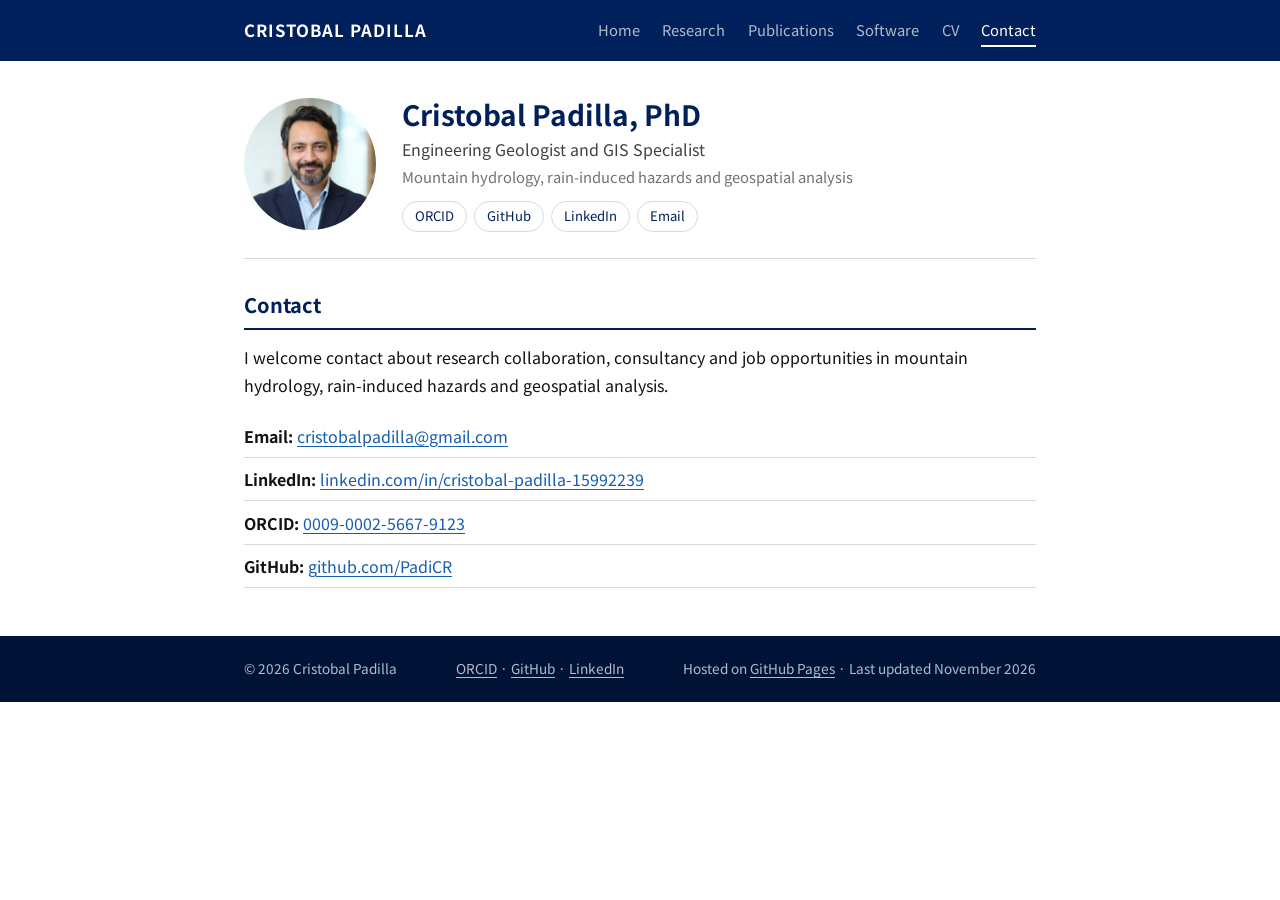
==== contact.html @ bb8ce1a0 "update Nov  9 2026" ====
<!doctype html>
<html lang="en">
<head>
<meta charset="utf-8">
<meta name="viewport" content="width=device-width, initial-scale=1">
<title>Contact | Cristobal Padilla</title>
<meta name="description" content="Cristobal Padilla, PhD. Engineering geologist and GIS specialist working on mountain hydrology, rain-induced hazards (landslides, debris flows, sediment) and geospatial tools for disaster risk reduction.">
<link rel="preconnect" href="https://fonts.googleapis.com">
<link rel="preconnect" href="https://fonts.gstatic.com" crossorigin>
<link href="https://fonts.googleapis.com/css2?family=Noto+Sans+JP:wght@400;700&display=swap" rel="stylesheet">
<link rel="stylesheet" href="style.css">
</head>
<body>
<header class="topbar"><div class="wrap"><a class="site-name" href="index.html">CRISTOBAL PADILLA</a><nav aria-label="Site"><a href="index.html">Home</a><a href="research.html">Research</a><a href="publications.html">Publications</a><a href="software.html">Software</a><a href="cv.html">CV</a><a href="contact.html" class="active">Contact</a></nav></div></header>
<main class="wrap">
<section class="profile"><div class="avatar"><img src="img/profile.jpg" alt="Portrait of Cristobal Padilla" onerror="this.remove()"><span aria-hidden="true">CP</span></div><div><h1>Cristobal Padilla, PhD</h1><p class="role">Engineering Geologist and GIS Specialist</p><p class="affil">Mountain hydrology, rain-induced hazards and geospatial analysis</p><div class="links"><a href="https://orcid.org/0009-0002-5667-9123">ORCID</a><a href="https://github.com/PadiCR">GitHub</a><a href="https://www.linkedin.com/in/cristobal-padilla-15992239/">LinkedIn</a><a href="mailto:cristobalpadilla@gmail.com">Email</a></div></div></section>
<section>
<h2>Contact</h2>
<p>I welcome contact about research collaboration, consultancy and job opportunities in mountain hydrology, rain-induced hazards and geospatial analysis.</p>
<ul class="plain">
<li><strong>Email:</strong> <a href="mailto:cristobalpadilla@gmail.com">cristobalpadilla@gmail.com</a></li>
<li><strong>LinkedIn:</strong> <a href="https://www.linkedin.com/in/cristobal-padilla-15992239/">linkedin.com/in/cristobal-padilla-15992239</a></li>
<li><strong>ORCID:</strong> <a href="https://orcid.org/0009-0002-5667-9123">0009-0002-5667-9123</a></li>
<li><strong>GitHub:</strong> <a href="https://github.com/PadiCR">github.com/PadiCR</a></li>
</ul>
</section>
</main>
<footer><div class="wrap"><span>&copy; 2026 Cristobal Padilla</span><span><a href="https://orcid.org/0009-0002-5667-9123">ORCID</a> &middot; <a href="https://github.com/PadiCR">GitHub</a> &middot; <a href="https://www.linkedin.com/in/cristobal-padilla-15992239/">LinkedIn</a></span><span>Hosted on <a href="https://pages.github.com/">GitHub Pages</a> &middot; Last updated November 2026</span></div></footer>
</body>
</html>
---- style.css ----
:root{--navy:#00205b;--navy-dk:#001337;--pale:#b2bbcd;--ink:#101214;--muted:#3f4145;--soft:#6e7175;--link:#165eb1;--line:#d5dae4;--chip:#f0f1f2;--slate:#596e94;}
*{box-sizing:border-box;}
html{-webkit-text-size-adjust:100%;}
body{margin:0;background:#fff;color:var(--ink);font:16px/1.75 "Noto Sans JP","Segoe UI",Roboto,Helvetica,Arial,sans-serif;}
a{color:var(--link);text-underline-offset:3px;}
a:hover{text-decoration-thickness:2px;}
.topbar{background:var(--navy);color:var(--pale);}
.topbar .wrap{display:flex;flex-wrap:wrap;align-items:center;justify-content:space-between;gap:.4rem 1.5rem;padding:.9rem 1.25rem;}
.site-name{color:#fff;font-weight:700;letter-spacing:.06em;text-decoration:none;font-size:1.05rem;}
.site-name:hover{text-decoration:none;opacity:.9;}
nav{display:flex;flex-wrap:wrap;gap:.2rem 1.4rem;font-size:.92rem;}
nav a{color:var(--pale);text-decoration:none;padding:.15rem 0;border-bottom:2px solid transparent;}
nav a:hover{color:#fff;}
nav a.active{color:#fff;border-bottom-color:#fff;}
.wrap{max-width:52rem;margin:0 auto;}
main.wrap{padding:2.2rem 1.25rem 3rem;}
.profile{display:flex;gap:1.6rem;align-items:center;padding-bottom:1.6rem;border-bottom:1px solid var(--line);margin-bottom:1.8rem;}
.avatar{flex:0 0 132px;width:132px;height:132px;border-radius:50%;overflow:hidden;background:var(--navy);color:#fff;display:flex;align-items:center;justify-content:center;font-size:2.6rem;font-weight:700;letter-spacing:.04em;}
.avatar img{width:100%;height:100%;object-fit:cover;display:block;}
.avatar img ~ span{display:none;}
.profile h1{margin:0;font-size:1.75rem;line-height:1.25;color:var(--navy);}
.profile .role{margin:.2rem 0 0;color:var(--muted);font-size:1rem;}
.profile .affil{margin:.1rem 0 .7rem;color:var(--soft);font-size:.92rem;}
.links{display:flex;flex-wrap:wrap;gap:.45rem;}
.links a{font-size:.82rem;text-decoration:none;color:var(--navy);border:1px solid var(--line);border-radius:999px;padding:.18rem .75rem;background:#fff;}
.links a:hover{background:var(--navy);color:#fff;border-color:var(--navy);}
h2{color:var(--navy);font-size:1.25rem;margin:2.2rem 0 .8rem;padding-bottom:.35rem;border-bottom:2px solid var(--navy);}
h2:first-child{margin-top:0;}
h3{font-size:1.08rem;margin:0 0 .35rem;color:var(--ink);}
p{margin:0 0 1rem;}
.tags{display:flex;flex-wrap:wrap;gap:.4rem;margin:.4rem 0 1rem;}
.tags span{font-size:.8rem;background:var(--chip);border:1px solid var(--line);color:var(--navy);border-radius:4px;padding:.1rem .55rem;}
.news{list-style:none;padding:0;margin:0;}
.news li{display:grid;grid-template-columns:5.2rem 6.2rem 1fr;gap:.6rem;padding:.55rem 0;border-bottom:1px solid var(--line);align-items:baseline;}
.news .date{color:var(--soft);font-size:.88rem;font-variant-numeric:tabular-nums;}
.badge{display:inline-block;font-size:.72rem;font-weight:700;letter-spacing:.05em;text-transform:uppercase;color:#fff;background:var(--slate);border-radius:3px;padding:.05rem .45rem;text-align:center;}
.news .badge{justify-self:start;}
.badge.paper{background:var(--navy);}
.badge.software{background:var(--link);}
.plain{list-style:none;padding:0;margin:0;}
.plain li{padding:.45rem 0;border-bottom:1px solid var(--line);}
.topic{padding:1.2rem 0;border-bottom:1px solid var(--line);}
.topic .num{color:var(--slate);font-size:.78rem;font-weight:700;letter-spacing:.12em;text-transform:uppercase;}
.rep{font-size:.9rem;color:var(--muted);}
ol.pubs{list-style:none;padding:0;margin:0;counter-reset:pub;}
ol.pubs li{counter-increment:pub;display:grid;grid-template-columns:2.4rem 1fr;gap:.4rem;padding:.7rem 0;border-bottom:1px solid var(--line);}
ol.pubs li::before{content:counter(pub,decimal-leading-zero);color:var(--slate);font-weight:700;font-size:.9rem;}
.entry{padding:.65rem 0;border-bottom:1px solid var(--line);}
.entry .when{color:var(--soft);font-size:.88rem;}
.entry .what{font-weight:700;}
.entry .where{color:var(--muted);}
.card{padding:1.1rem 0;border-bottom:1px solid var(--line);}
.note{color:var(--soft);font-size:.9rem;}
footer{background:var(--navy-dk);color:var(--pale);font-size:.85rem;}
footer .wrap{padding:1.3rem 1.25rem;display:flex;flex-wrap:wrap;gap:.3rem 1.4rem;justify-content:space-between;}
footer a{color:var(--pale);}
@media (max-width:600px){.profile{flex-direction:column;align-items:flex-start;}.avatar{width:104px;height:104px;flex-basis:104px;font-size:2rem;}.news li{grid-template-columns:1fr;gap:.15rem;}.profile h1{font-size:1.5rem;}}
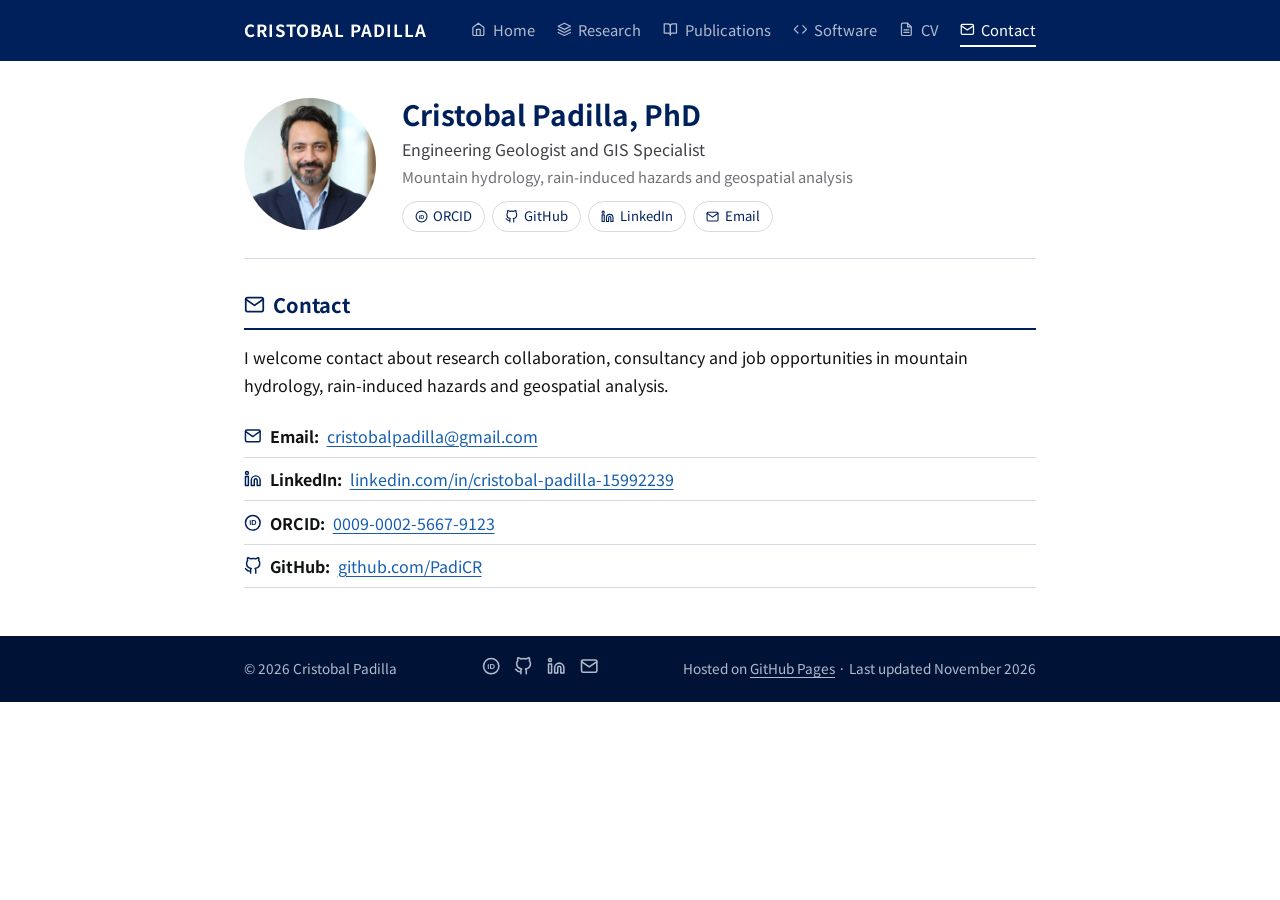
==== commit d5a8f3da: "update November 9" ====
--- a/contact.html
+++ b/contact.html
@@ -11,20 +11,20 @@
 <link rel="stylesheet" href="style.css">
 </head>
 <body>
-<header class="topbar"><div class="wrap"><a class="site-name" href="index.html">CRISTOBAL PADILLA</a><nav aria-label="Site"><a href="index.html">Home</a><a href="research.html">Research</a><a href="publications.html">Publications</a><a href="software.html">Software</a><a href="cv.html">CV</a><a href="contact.html" class="active">Contact</a></nav></div></header>
+<header class="topbar"><div class="wrap"><a class="site-name" href="index.html">CRISTOBAL PADILLA</a><nav aria-label="Site"><a href="index.html"><svg class="ic" viewBox="0 0 24 24" width="1em" height="1em" fill="none" stroke="currentColor" stroke-width="2" stroke-linecap="round" stroke-linejoin="round" aria-hidden="true"><path d="M3 9l9-7 9 7v11a2 2 0 0 1-2 2H5a2 2 0 0 1-2-2z"/><polyline points="9 22 9 12 15 12 15 22"/></svg>Home</a><a href="research.html"><svg class="ic" viewBox="0 0 24 24" width="1em" height="1em" fill="none" stroke="currentColor" stroke-width="2" stroke-linecap="round" stroke-linejoin="round" aria-hidden="true"><polygon points="12 2 2 7 12 12 22 7 12 2"/><polyline points="2 17 12 22 22 17"/><polyline points="2 12 12 17 22 12"/></svg>Research</a><a href="publications.html"><svg class="ic" viewBox="0 0 24 24" width="1em" height="1em" fill="none" stroke="currentColor" stroke-width="2" stroke-linecap="round" stroke-linejoin="round" aria-hidden="true"><path d="M2 3h6a4 4 0 0 1 4 4v14a3 3 0 0 0-3-3H2z"/><path d="M22 3h-6a4 4 0 0 0-4 4v14a3 3 0 0 1 3-3h7z"/></svg>Publications</a><a href="software.html"><svg class="ic" viewBox="0 0 24 24" width="1em" height="1em" fill="none" stroke="currentColor" stroke-width="2" stroke-linecap="round" stroke-linejoin="round" aria-hidden="true"><polyline points="16 18 22 12 16 6"/><polyline points="8 6 2 12 8 18"/></svg>Software</a><a href="cv.html"><svg class="ic" viewBox="0 0 24 24" width="1em" height="1em" fill="none" stroke="currentColor" stroke-width="2" stroke-linecap="round" stroke-linejoin="round" aria-hidden="true"><path d="M14 2H6a2 2 0 0 0-2 2v16a2 2 0 0 0 2 2h12a2 2 0 0 0 2-2V8z"/><polyline points="14 2 14 8 20 8"/><line x1="16" y1="13" x2="8" y2="13"/><line x1="16" y1="17" x2="8" y2="17"/></svg>CV</a><a href="contact.html" class="active"><svg class="ic" viewBox="0 0 24 24" width="1em" height="1em" fill="none" stroke="currentColor" stroke-width="2" stroke-linecap="round" stroke-linejoin="round" aria-hidden="true"><path d="M4 4h16c1.1 0 2 .9 2 2v12c0 1.1-.9 2-2 2H4c-1.1 0-2-.9-2-2V6c0-1.1.9-2 2-2z"/><polyline points="22,6 12,13 2,6"/></svg>Contact</a></nav></div></header>
 <main class="wrap">
-<section class="profile"><div class="avatar"><img src="img/profile.jpg" alt="Portrait of Cristobal Padilla" onerror="this.remove()"><span aria-hidden="true">CP</span></div><div><h1>Cristobal Padilla, PhD</h1><p class="role">Engineering Geologist and GIS Specialist</p><p class="affil">Mountain hydrology, rain-induced hazards and geospatial analysis</p><div class="links"><a href="https://orcid.org/0009-0002-5667-9123">ORCID</a><a href="https://github.com/PadiCR">GitHub</a><a href="https://www.linkedin.com/in/cristobal-padilla-15992239/">LinkedIn</a><a href="mailto:cristobalpadilla@gmail.com">Email</a></div></div></section>
+<section class="profile"><div class="avatar"><img src="img/profile.jpg" alt="Portrait of Cristobal Padilla" onerror="this.remove()"><span aria-hidden="true">CP</span></div><div><h1>Cristobal Padilla, PhD</h1><p class="role">Engineering Geologist and GIS Specialist</p><p class="affil">Mountain hydrology, rain-induced hazards and geospatial analysis</p><div class="links"><a href="https://orcid.org/0009-0002-5667-9123"><svg class="ic" viewBox="0 0 24 24" width="1em" height="1em" fill="none" stroke="currentColor" stroke-width="2" stroke-linecap="round" stroke-linejoin="round" aria-hidden="true"><circle cx="12" cy="12" r="10"/><text x="12" y="15.6" text-anchor="middle" font-size="10" font-weight="700" font-family="Arial,sans-serif" fill="currentColor" stroke="none">iD</text></svg>ORCID</a><a href="https://github.com/PadiCR"><svg class="ic" viewBox="0 0 24 24" width="1em" height="1em" fill="none" stroke="currentColor" stroke-width="2" stroke-linecap="round" stroke-linejoin="round" aria-hidden="true"><path d="M9 19c-5 1.5-5-2.5-7-3m14 6v-3.87a3.37 3.37 0 0 0-.94-2.61c3.14-.35 6.44-1.54 6.44-7A5.44 5.44 0 0 0 20 4.77 5.07 5.07 0 0 0 19.91 1S18.73.65 16 2.48a13.38 13.38 0 0 0-7 0C6.27.65 5.09 1 5.09 1A5.07 5.07 0 0 0 5 4.77a5.44 5.44 0 0 0-1.5 3.78c0 5.42 3.3 6.61 6.44 7A3.37 3.37 0 0 0 9 18.13V22"/></svg>GitHub</a><a href="https://www.linkedin.com/in/cristobal-padilla-15992239/"><svg class="ic" viewBox="0 0 24 24" width="1em" height="1em" fill="none" stroke="currentColor" stroke-width="2" stroke-linecap="round" stroke-linejoin="round" aria-hidden="true"><path d="M16 8a6 6 0 0 1 6 6v7h-4v-7a2 2 0 0 0-2-2 2 2 0 0 0-2 2v7h-4v-7a6 6 0 0 1 6-6z"/><rect x="2" y="9" width="4" height="12"/><circle cx="4" cy="4" r="2"/></svg>LinkedIn</a><a href="mailto:cristobalpadilla@gmail.com"><svg class="ic" viewBox="0 0 24 24" width="1em" height="1em" fill="none" stroke="currentColor" stroke-width="2" stroke-linecap="round" stroke-linejoin="round" aria-hidden="true"><path d="M4 4h16c1.1 0 2 .9 2 2v12c0 1.1-.9 2-2 2H4c-1.1 0-2-.9-2-2V6c0-1.1.9-2 2-2z"/><polyline points="22,6 12,13 2,6"/></svg>Email</a></div></div></section>
 <section>
-<h2>Contact</h2>
+<h2><svg class="ic" viewBox="0 0 24 24" width="1em" height="1em" fill="none" stroke="currentColor" stroke-width="2" stroke-linecap="round" stroke-linejoin="round" aria-hidden="true"><path d="M4 4h16c1.1 0 2 .9 2 2v12c0 1.1-.9 2-2 2H4c-1.1 0-2-.9-2-2V6c0-1.1.9-2 2-2z"/><polyline points="22,6 12,13 2,6"/></svg>Contact</h2>
 <p>I welcome contact about research collaboration, consultancy and job opportunities in mountain hydrology, rain-induced hazards and geospatial analysis.</p>
 <ul class="plain">
-<li><strong>Email:</strong> <a href="mailto:cristobalpadilla@gmail.com">cristobalpadilla@gmail.com</a></li>
-<li><strong>LinkedIn:</strong> <a href="https://www.linkedin.com/in/cristobal-padilla-15992239/">linkedin.com/in/cristobal-padilla-15992239</a></li>
-<li><strong>ORCID:</strong> <a href="https://orcid.org/0009-0002-5667-9123">0009-0002-5667-9123</a></li>
-<li><strong>GitHub:</strong> <a href="https://github.com/PadiCR">github.com/PadiCR</a></li>
+<li class="ci"><span class="cic"><svg class="ic" viewBox="0 0 24 24" width="1em" height="1em" fill="none" stroke="currentColor" stroke-width="2" stroke-linecap="round" stroke-linejoin="round" aria-hidden="true"><path d="M4 4h16c1.1 0 2 .9 2 2v12c0 1.1-.9 2-2 2H4c-1.1 0-2-.9-2-2V6c0-1.1.9-2 2-2z"/><polyline points="22,6 12,13 2,6"/></svg></span><strong>Email:</strong> <a href="mailto:cristobalpadilla@gmail.com">cristobalpadilla@gmail.com</a></li>
+<li class="ci"><span class="cic"><svg class="ic" viewBox="0 0 24 24" width="1em" height="1em" fill="none" stroke="currentColor" stroke-width="2" stroke-linecap="round" stroke-linejoin="round" aria-hidden="true"><path d="M16 8a6 6 0 0 1 6 6v7h-4v-7a2 2 0 0 0-2-2 2 2 0 0 0-2 2v7h-4v-7a6 6 0 0 1 6-6z"/><rect x="2" y="9" width="4" height="12"/><circle cx="4" cy="4" r="2"/></svg></span><strong>LinkedIn:</strong> <a href="https://www.linkedin.com/in/cristobal-padilla-15992239/">linkedin.com/in/cristobal-padilla-15992239</a></li>
+<li class="ci"><span class="cic"><svg class="ic" viewBox="0 0 24 24" width="1em" height="1em" fill="none" stroke="currentColor" stroke-width="2" stroke-linecap="round" stroke-linejoin="round" aria-hidden="true"><circle cx="12" cy="12" r="10"/><text x="12" y="15.6" text-anchor="middle" font-size="10" font-weight="700" font-family="Arial,sans-serif" fill="currentColor" stroke="none">iD</text></svg></span><strong>ORCID:</strong> <a href="https://orcid.org/0009-0002-5667-9123">0009-0002-5667-9123</a></li>
+<li class="ci"><span class="cic"><svg class="ic" viewBox="0 0 24 24" width="1em" height="1em" fill="none" stroke="currentColor" stroke-width="2" stroke-linecap="round" stroke-linejoin="round" aria-hidden="true"><path d="M9 19c-5 1.5-5-2.5-7-3m14 6v-3.87a3.37 3.37 0 0 0-.94-2.61c3.14-.35 6.44-1.54 6.44-7A5.44 5.44 0 0 0 20 4.77 5.07 5.07 0 0 0 19.91 1S18.73.65 16 2.48a13.38 13.38 0 0 0-7 0C6.27.65 5.09 1 5.09 1A5.07 5.07 0 0 0 5 4.77a5.44 5.44 0 0 0-1.5 3.78c0 5.42 3.3 6.61 6.44 7A3.37 3.37 0 0 0 9 18.13V22"/></svg></span><strong>GitHub:</strong> <a href="https://github.com/PadiCR">github.com/PadiCR</a></li>
 </ul>
 </section>
 </main>
-<footer><div class="wrap"><span>&copy; 2026 Cristobal Padilla</span><span><a href="https://orcid.org/0009-0002-5667-9123">ORCID</a> &middot; <a href="https://github.com/PadiCR">GitHub</a> &middot; <a href="https://www.linkedin.com/in/cristobal-padilla-15992239/">LinkedIn</a></span><span>Hosted on <a href="https://pages.github.com/">GitHub Pages</a> &middot; Last updated November 2026</span></div></footer>
+<footer><div class="wrap"><span>&copy; 2026 Cristobal Padilla</span><span class="flinks"><a href="https://orcid.org/0009-0002-5667-9123" aria-label="ORCID"><svg class="ic" viewBox="0 0 24 24" width="1em" height="1em" fill="none" stroke="currentColor" stroke-width="2" stroke-linecap="round" stroke-linejoin="round" aria-hidden="true"><circle cx="12" cy="12" r="10"/><text x="12" y="15.6" text-anchor="middle" font-size="10" font-weight="700" font-family="Arial,sans-serif" fill="currentColor" stroke="none">iD</text></svg></a><a href="https://github.com/PadiCR" aria-label="GitHub"><svg class="ic" viewBox="0 0 24 24" width="1em" height="1em" fill="none" stroke="currentColor" stroke-width="2" stroke-linecap="round" stroke-linejoin="round" aria-hidden="true"><path d="M9 19c-5 1.5-5-2.5-7-3m14 6v-3.87a3.37 3.37 0 0 0-.94-2.61c3.14-.35 6.44-1.54 6.44-7A5.44 5.44 0 0 0 20 4.77 5.07 5.07 0 0 0 19.91 1S18.73.65 16 2.48a13.38 13.38 0 0 0-7 0C6.27.65 5.09 1 5.09 1A5.07 5.07 0 0 0 5 4.77a5.44 5.44 0 0 0-1.5 3.78c0 5.42 3.3 6.61 6.44 7A3.37 3.37 0 0 0 9 18.13V22"/></svg></a><a href="https://www.linkedin.com/in/cristobal-padilla-15992239/" aria-label="LinkedIn"><svg class="ic" viewBox="0 0 24 24" width="1em" height="1em" fill="none" stroke="currentColor" stroke-width="2" stroke-linecap="round" stroke-linejoin="round" aria-hidden="true"><path d="M16 8a6 6 0 0 1 6 6v7h-4v-7a2 2 0 0 0-2-2 2 2 0 0 0-2 2v7h-4v-7a6 6 0 0 1 6-6z"/><rect x="2" y="9" width="4" height="12"/><circle cx="4" cy="4" r="2"/></svg></a><a href="mailto:cristobalpadilla@gmail.com" aria-label="Email"><svg class="ic" viewBox="0 0 24 24" width="1em" height="1em" fill="none" stroke="currentColor" stroke-width="2" stroke-linecap="round" stroke-linejoin="round" aria-hidden="true"><path d="M4 4h16c1.1 0 2 .9 2 2v12c0 1.1-.9 2-2 2H4c-1.1 0-2-.9-2-2V6c0-1.1.9-2 2-2z"/><polyline points="22,6 12,13 2,6"/></svg></a></span><span>Hosted on <a href="https://pages.github.com/">GitHub Pages</a> &middot; Last updated November 2026</span></div></footer>
 </body>
 </html>
--- a/style.css
+++ b/style.css
@@ -51,6 +51,16 @@
 .entry .where{color:var(--muted);}
 .card{padding:1.1rem 0;border-bottom:1px solid var(--line);}
 .note{color:var(--soft);font-size:.9rem;}
+.ic{width:1em;height:1em;vertical-align:-.14em;flex:0 0 auto;}
+nav a{display:inline-flex;align-items:center;gap:.4rem;}
+.links a{display:inline-flex;align-items:center;gap:.35rem;}
+h2{display:flex;align-items:center;gap:.5rem;}
+h2 .ic{width:1.05em;height:1.05em;}
+.flinks{display:inline-flex;gap:.9rem;font-size:1.15rem;}
+.flinks a{color:var(--pale);display:inline-flex;}
+.flinks a:hover{color:#fff;}
+li.ci{display:flex;align-items:center;gap:.5rem;}
+.cic{color:var(--navy);display:inline-flex;font-size:1.1rem;}
 footer{background:var(--navy-dk);color:var(--pale);font-size:.85rem;}
 footer .wrap{padding:1.3rem 1.25rem;display:flex;flex-wrap:wrap;gap:.3rem 1.4rem;justify-content:space-between;}
 footer a{color:var(--pale);}
